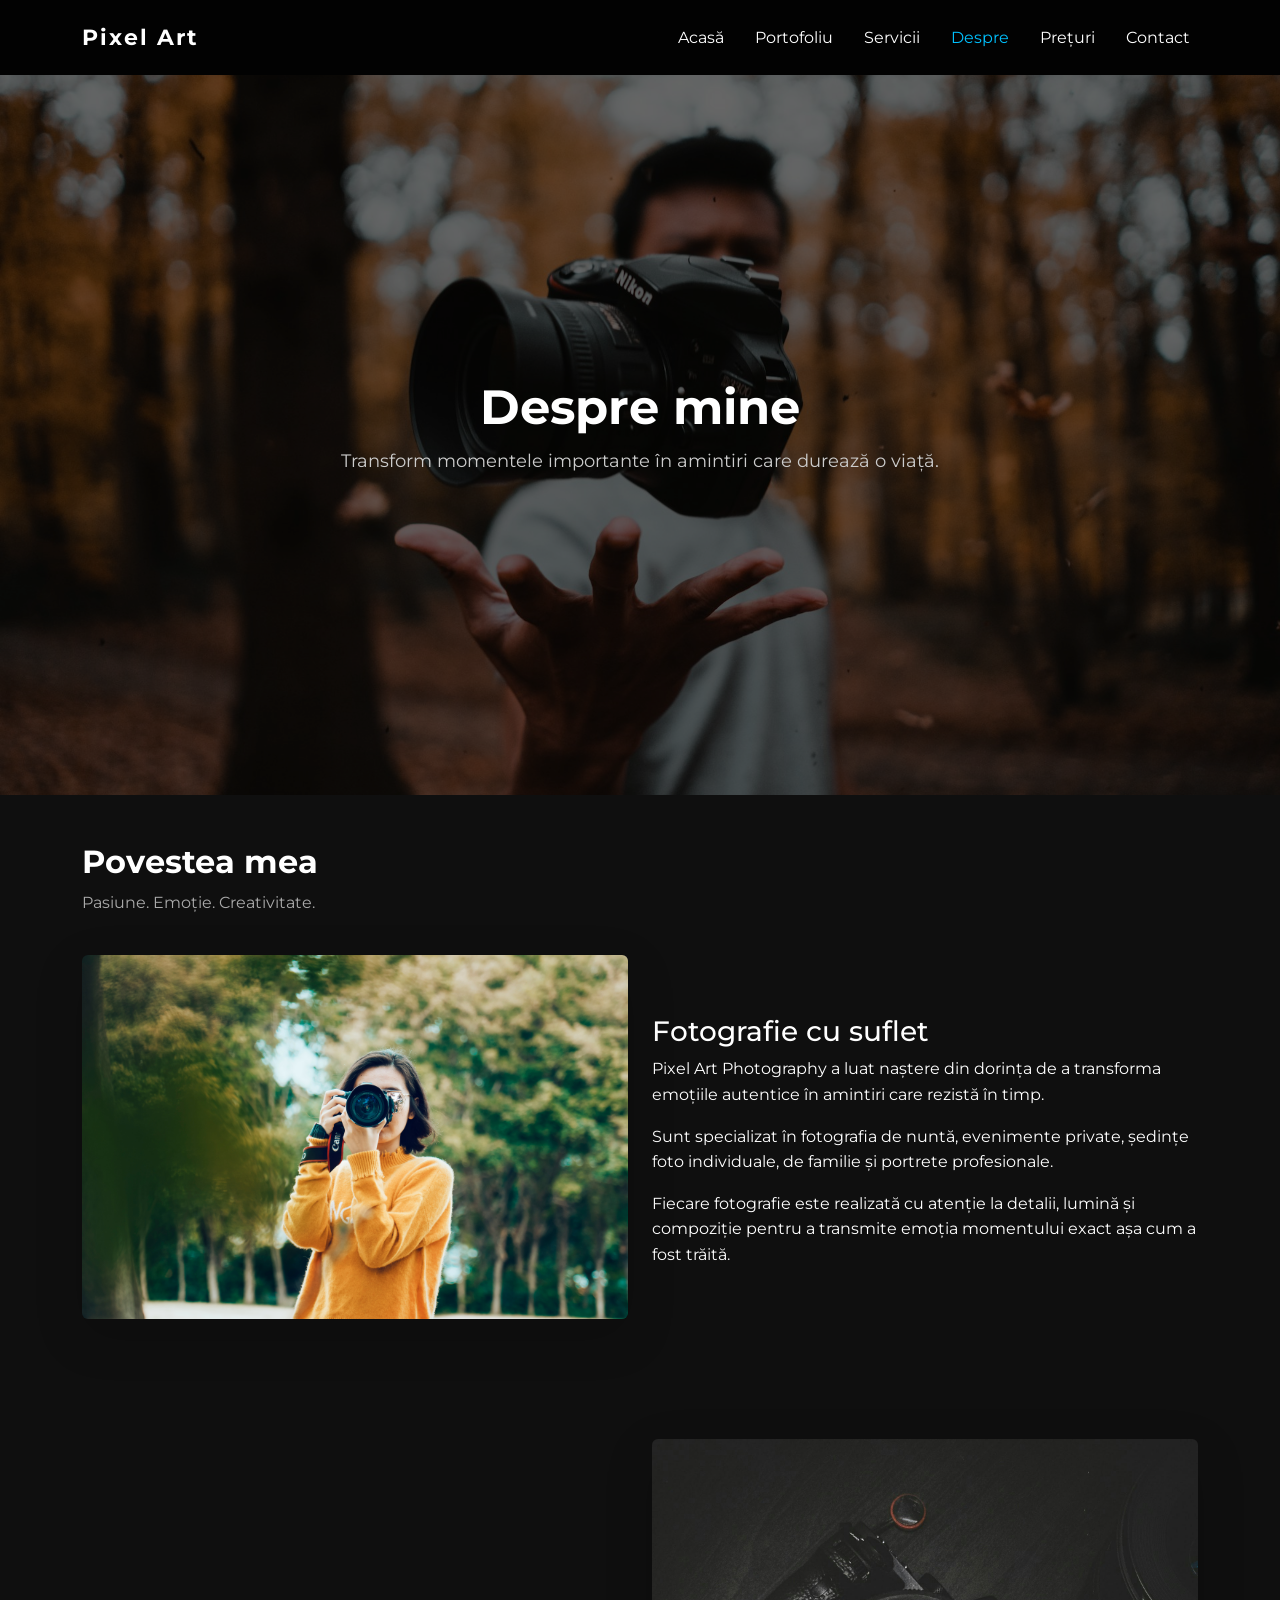
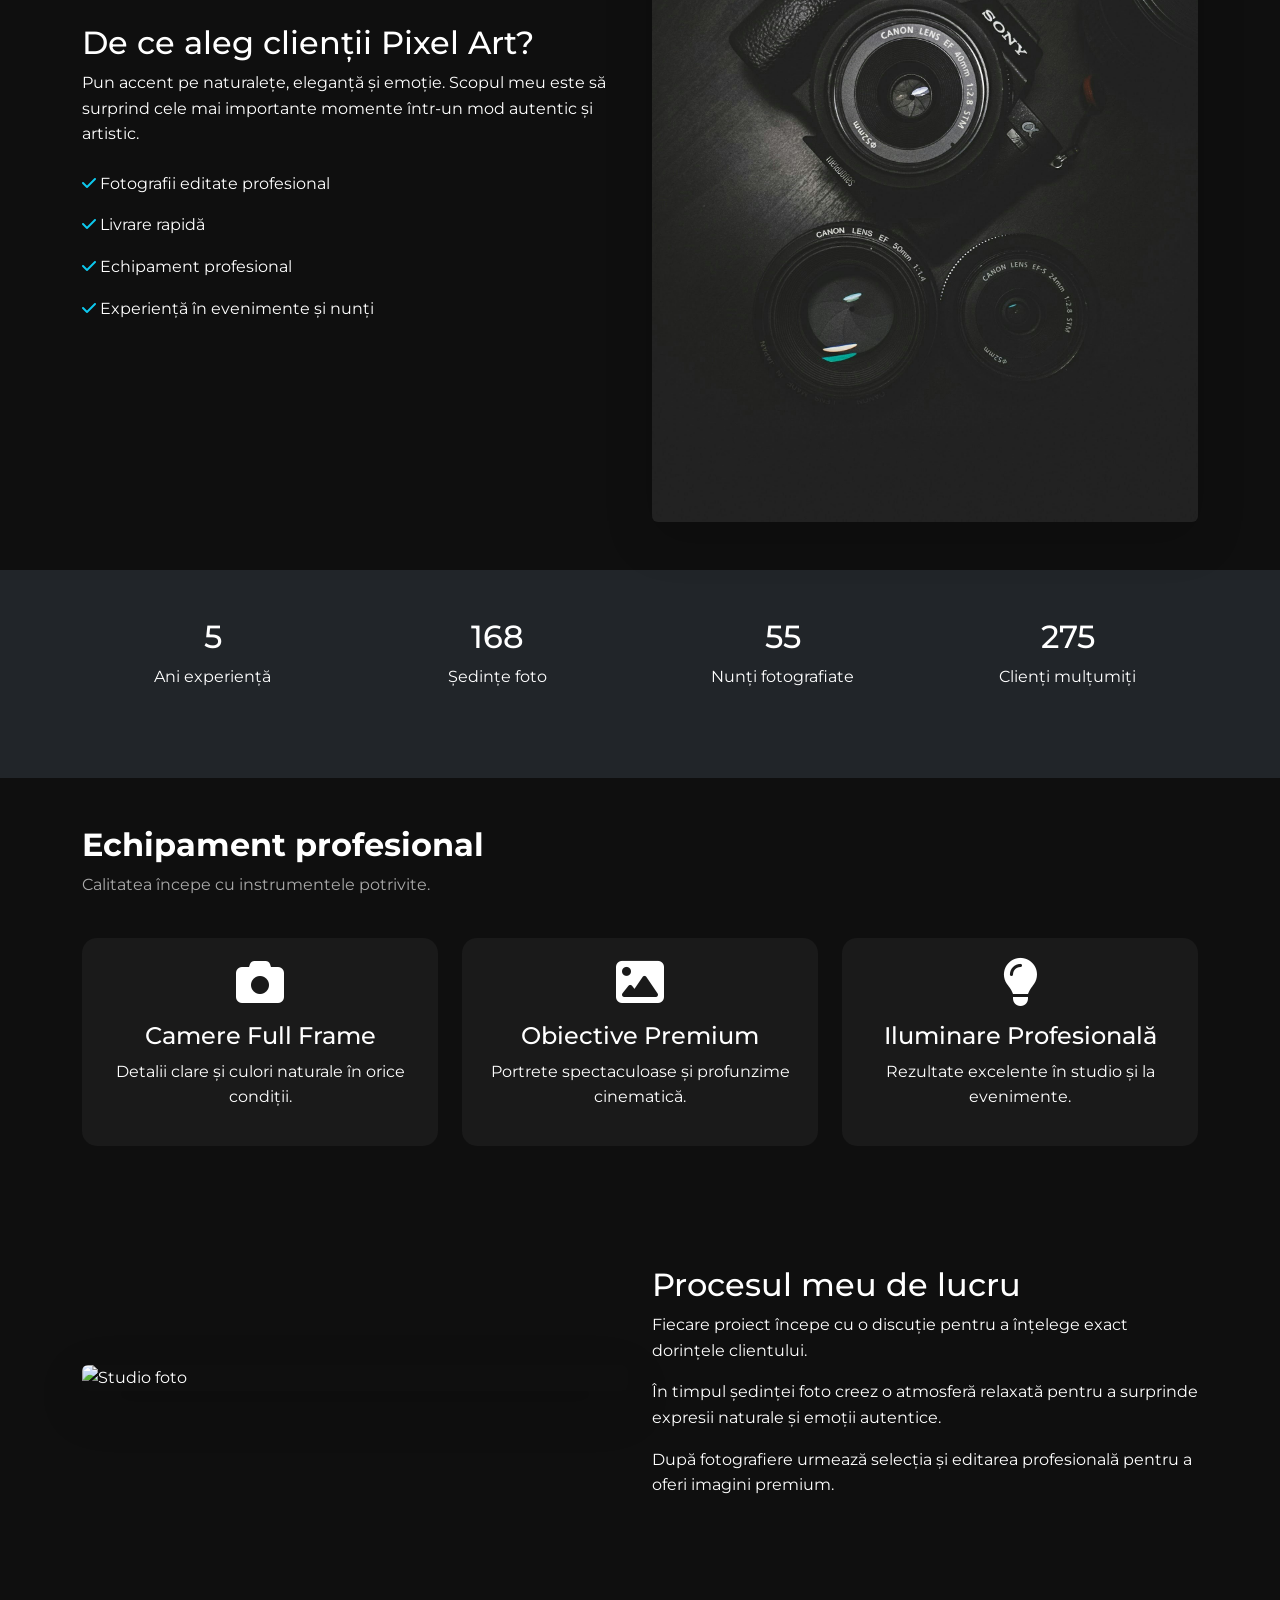
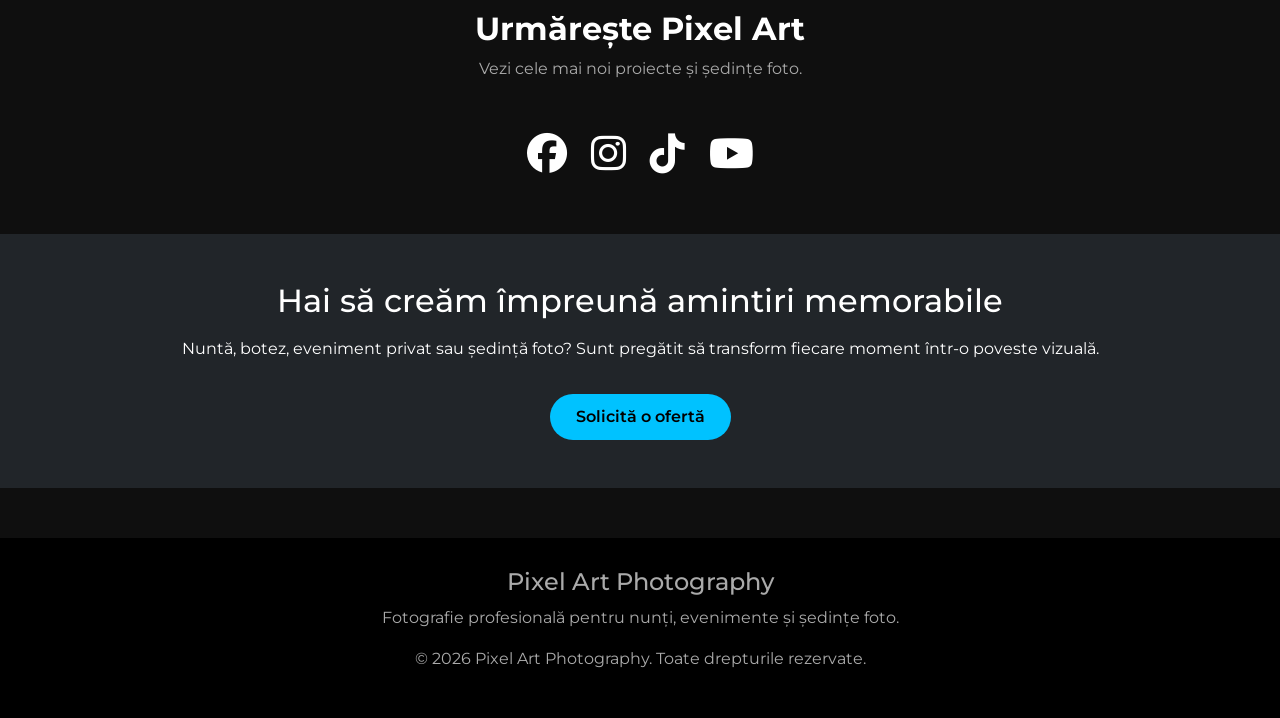
==== about.html @ 17a794bb "initial commit site pixel art" ====
<!DOCTYPE html>
<html lang="ro">

<head>

    <meta charset="UTF-8">
    <meta name="viewport" content="width=device-width, initial-scale=1.0">

    <title>Despre Mine | Pixel Art Photography</title>

    <meta name="description" content="Fotograf profesionist specializat în nunți, evenimente și ședințe foto premium.">

    <link href="https://cdn.jsdelivr.net/npm/bootstrap@5.3.3/dist/css/bootstrap.min.css" rel="stylesheet">

    <link
        href="https://fonts.googleapis.com/css2?family=Montserrat:wght@300;400;500;600;700&family=Open+Sans:wght@300;400;600&display=swap"
        rel="stylesheet">

    <link rel="stylesheet" href="https://cdnjs.cloudflare.com/ajax/libs/font-awesome/6.5.2/css/all.min.css">

    <link rel="stylesheet" href="./css/style.css">

</head>

<body>

    <header>

        <nav class="navbar navbar-expand-lg navbar-dark">

            <div class="container">

                <a class="navbar-brand" href="index.html">
                    Pixel Art
                </a>

                <button class="navbar-toggler" type="button" data-bs-toggle="collapse" data-bs-target="#menu">

                    <span class="navbar-toggler-icon"></span>

                </button>

                <div class="collapse navbar-collapse" id="menu">

                    <ul class="navbar-nav ms-auto">

                        <li class="nav-item">
                            <a class="nav-link" href="index.html">Acasă</a>
                        </li>

                        <li class="nav-item">
                            <a class="nav-link" href="portofolio.html">Portofoliu</a>
                        </li>

                        <li class="nav-item">
                            <a class="nav-link" href="services.html">Servicii</a>
                        </li>

                        <li class="nav-item">
                            <a class="nav-link active" href="about.html">Despre</a>
                        </li>

                        <li class="nav-item">
                            <a class="nav-link" href="prices.html">Prețuri</a>
                        </li>

                        <li class="nav-item">
                            <a class="nav-link" href="contact.html">Contact</a>
                        </li>

                    </ul>

                </div>

            </div>

        </nav>

    </header>

    <!-- HERO -->

    <section class="hero">

        <div>

            <h1>Despre mine</h1>

            <p>
                Transform momentele importante în amintiri care durează o viață.
            </p>

        </div>

    </section>

    <!-- DESPRE -->

    <section class="container py-5">

        <div class="section-title">

            <h2>Povestea mea</h2>

            <p>
                Pasiune. Emoție. Creativitate.
            </p>

        </div>

        <div class="row align-items-center">

            <div class="col-lg-6 mb-4">

                <img src="img/about/photographer.jpg" class="img-fluid rounded shadow-lg" alt="Fotograf Pixel Art">

            </div>

            <div class="col-lg-6">

                <h3>Fotografie cu suflet</h3>

                <p>
                    Pixel Art Photography a luat naștere din dorința de a transforma emoțiile autentice în amintiri care
                    rezistă în timp.
                </p>

                <p>
                    Sunt specializat în fotografia de nuntă, evenimente private, ședințe foto individuale, de familie și
                    portrete profesionale.
                </p>

                <p>
                    Fiecare fotografie este realizată cu atenție la detalii, lumină și compoziție pentru a transmite
                    emoția momentului exact așa cum a fost trăită.
                </p>

            </div>

        </div>

    </section>

    <!-- DE CE EU -->

    <section class="container py-5">

        <div class="row align-items-center">

            <div class="col-lg-6">

                <h2>De ce aleg clienții Pixel Art?</h2>

                <p>
                    Pun accent pe naturalețe, eleganță și emoție. Scopul meu este să surprind cele mai importante
                    momente într-un mod autentic și artistic.
                </p>

                <ul class="list-unstyled mt-4">

                    <li class="mb-3">
                        <i class="fa-solid fa-check text-info"></i>
                        Fotografii editate profesional
                    </li>

                    <li class="mb-3">
                        <i class="fa-solid fa-check text-info"></i>
                        Livrare rapidă
                    </li>

                    <li class="mb-3">
                        <i class="fa-solid fa-check text-info"></i>
                        Echipament profesional
                    </li>

                    <li class="mb-3">
                        <i class="fa-solid fa-check text-info"></i>
                        Experiență în evenimente și nunți
                    </li>

                </ul>

            </div>

            <div class="col-lg-6">

                <img src="img/about/camera.jpg" class="img-fluid rounded shadow-lg" alt="Camera profesională">

            </div>

        </div>

    </section>

    <!-- COUNTERS -->

    <section class="bg-dark text-white py-5">

        <div class="container">

            <div class="row text-center">

                <div class="col-md-3 mb-4">

                    <h2 class="counter" data-target="5">0</h2>

                    <p>Ani experiență</p>

                </div>

                <div class="col-md-3 mb-4">

                    <h2 class="counter" data-target="250">0</h2>

                    <p>Ședințe foto</p>

                </div>

                <div class="col-md-3 mb-4">

                    <h2 class="counter" data-target="70">0</h2>

                    <p>Nunți fotografiate</p>

                </div>

                <div class="col-md-3 mb-4">

                    <h2 class="counter" data-target="500">0</h2>

                    <p>Clienți mulțumiți</p>

                </div>

            </div>

        </div>

    </section>

    <!-- ECHIPAMENT -->

    <section class="container py-5">

        <div class="section-title">

            <h2>Echipament profesional</h2>

            <p>
                Calitatea începe cu instrumentele potrivite.
            </p>

        </div>

        <div class="row">

            <div class="col-md-4 mb-4">

                <div class="service-card text-center">

                    <i class="fa-solid fa-camera fa-3x mb-3"></i>

                    <h4>Camere Full Frame</h4>

                    <p>
                        Detalii clare și culori naturale în orice condiții.
                    </p>

                </div>

            </div>

            <div class="col-md-4 mb-4">

                <div class="service-card text-center">

                    <i class="fa-solid fa-image fa-3x mb-3"></i>

                    <h4>Obiective Premium</h4>

                    <p>
                        Portrete spectaculoase și profunzime cinematică.
                    </p>

                </div>

            </div>

            <div class="col-md-4 mb-4">

                <div class="service-card text-center">

                    <i class="fa-solid fa-lightbulb fa-3x mb-3"></i>

                    <h4>Iluminare Profesională</h4>

                    <p>
                        Rezultate excelente în studio și la evenimente.
                    </p>

                </div>

            </div>

        </div>

    </section>

    <!-- STUDIO -->

    <section class="container py-5">

        <div class="row align-items-center">

            <div class="col-lg-6 mb-4">

                <img src="img/about/studio.jpg" class="img-fluid rounded shadow-lg" alt="Studio foto">

            </div>

            <div class="col-lg-6">

                <h2>Procesul meu de lucru</h2>

                <p>
                    Fiecare proiect începe cu o discuție pentru a înțelege exact dorințele clientului.
                </p>

                <p>
                    În timpul ședinței foto creez o atmosferă relaxată pentru a surprinde expresii naturale și emoții
                    autentice.
                </p>

                <p>
                    După fotografiere urmează selecția și editarea profesională pentru a oferi imagini premium.
                </p>

            </div>

        </div>

    </section>

    <!-- SOCIAL -->

    <section class="container text-center py-5">

        <div class="section-title">

            <h2>Urmărește Pixel Art</h2>

            <p>
                Vezi cele mai noi proiecte și ședințe foto.
            </p>

        </div>

        <div class="d-flex justify-content-center gap-4 fs-1">

            <a href="#">
                <i class="fab fa-facebook"></i>
            </a>

            <a href="#">
                <i class="fab fa-instagram"></i>
            </a>

            <a href="#">
                <i class="fab fa-tiktok"></i>
            </a>

            <a href="#">
                <i class="fab fa-youtube"></i>
            </a>

        </div>

    </section>

    <!-- CTA -->

    <section class="bg-dark text-white py-5">

        <div class="container text-center">

            <h2>Hai să creăm împreună amintiri memorabile</h2>

            <p class="mt-3">
                Nuntă, botez, eveniment privat sau ședință foto? Sunt pregătit să transform fiecare moment într-o
                poveste vizuală.
            </p>

            <a href="contact.html" class="btn btn-main mt-3">
                Solicită o ofertă
            </a>

        </div>

    </section>

    <!-- FOOTER -->

    <footer>

        <div class="container">

            <h4>Pixel Art Photography</h4>

            <p>
                Fotografie profesională pentru nunți, evenimente și ședințe foto.
            </p>

            <p>
                © 2026 Pixel Art Photography. Toate drepturile rezervate.
            </p>

        </div>

    </footer>

    <button id="backToTop">

        <i class="fa-solid fa-arrow-up"></i>

    </button>

    <script src="https://cdn.jsdelivr.net/npm/bootstrap@5.3.3/dist/js/bootstrap.bundle.min.js"></script>

    <script src="./js/main.js"></script>
    <script src="./js/animations.js"></script>

</body>

</html>
---- css/style.css ----
* {
    margin: 0;
    padding: 0;
    box-sizing: border-box;
}

body {
    font-family: 'Montserrat', sans-serif;
    background-color: #0f0f0f;
    color: #ffffff;
    line-height: 1.6;
}

a {
    text-decoration: none;
    color: inherit;
}



.navbar {
    background: rgba(0, 0, 0, 0.85);
    backdrop-filter: blur(10px);
    padding: 15px 0;
}

.navbar-brand {
    font-weight: 700;
    font-size: 22px;
    letter-spacing: 2px;
}

.nav-link {
    color: #fff !important;
    margin-left: 15px;
    transition: 0.3s;
}

.nav-link:hover {
    color: #00c2ff !important;
}

.nav-link.active {
    color: #00c2ff !important;
}



.hero {
    height: 80vh;
    background: url('../img/hero/hero1.jpg') center/cover no-repeat;
    display: flex;
    align-items: center;
    justify-content: center;
    text-align: center;
    position: relative;
}

.hero::before {
    content: "";
    position: absolute;
    top: 0;
    left: 0;
    width: 100%;
    height: 100%;
    background: rgba(0,0,0,0.6);
}

.hero div {
    position: relative;
    z-index: 2;
}

.hero h1 {
    font-size: 48px;
    font-weight: 700;
}

.hero p {
    font-size: 18px;
    margin-top: 10px;
    color: #ccc;
}



.btn-main {
    background: #00c2ff;
    color: #000;
    padding: 10px 25px;
    border-radius: 30px;
    font-weight: 600;
    transition: 0.3s;
    display: inline-block;
}

.btn-main:hover {
    background: #0099cc;
    transform: translateY(-2px);
}



.section-title {
    margin-bottom: 40px;
}

.section-title h2 {
    font-size: 32px;
    font-weight: 700;
}

.section-title p {
    color: #aaa;
}


.service-card {
    background: #1a1a1a;
    border-radius: 15px;
    padding: 20px;
    transition: 0.4s;
    height: 100%;
}

.service-card:hover {
    transform: translateY(-8px);
    box-shadow: 0 10px 30px rgba(0,0,0,0.5);
}

.service-card img {
    border-radius: 10px;
}



.portfolio-img {
    transition: 0.4s;
}

.portfolio-img:hover {
    transform: scale(1.05);
    filter: brightness(0.8);
}


.price-card {
    background: #1a1a1a;
    border-radius: 15px;
    transition: 0.3s;
    height: 100%;
}

.price-card:hover {
    transform: translateY(-8px);
}

.price-card h2 {
    font-weight: 700;
}

.price-card ul li {
    margin: 10px 0;
    color: #ffffff;
}

.price-card.featured {
    border: 2px solid #00c2ff;
    transform: scale(1.05);
}



img {
    max-width: 100%;
    display: block;
}


.before-after img {
    border-radius: 10px;
}



footer {
    background: #000;
    padding: 30px 0;
    text-align: center;
    color: #aaa;
    margin-top: 50px;
}



#backToTop {
    position: fixed;
    bottom: 20px;
    right: 20px;
    background: #00c2ff;
    border: none;
    padding: 10px 15px;
    border-radius: 50%;
    color: #000;
    cursor: pointer;
    display: none;
    transition: 0.3s;
}

#backToTop:hover {
    transform: translateY(-3px);
}


@media(max-width: 768px) {

    .hero h1 {
        font-size: 32px;
    }

    .section-title h2 {
        font-size: 24px;
    }

}
.modal-custom {
    display: none;
    position: fixed;
    top: 0;
    left: 0;
    width: 100%;
    height: 100%;
    background: rgba(0,0,0,0.7);
    justify-content: center;
    align-items: center;
    z-index: 9999;
}

.modal-box {
    background: #111;
    padding: 30px;
    width: 90%;
    max-width: 500px;
    border-radius: 10px;
    color: white;
    position: relative;
}

.modal-box input,
.modal-box textarea {
    width: 100%;
    margin: 10px 0;
    padding: 10px;
    border: none;
    border-radius: 5px;
}

.modal-box button {
    width: 100%;
    padding: 10px;
    background: #f5c542;
    border: none;
    font-weight: bold;
    cursor: pointer;
}

.close-btn {
    position: absolute;
    right: 15px;
    top: 10px;
    font-size: 24px;
    cursor: pointer;
}
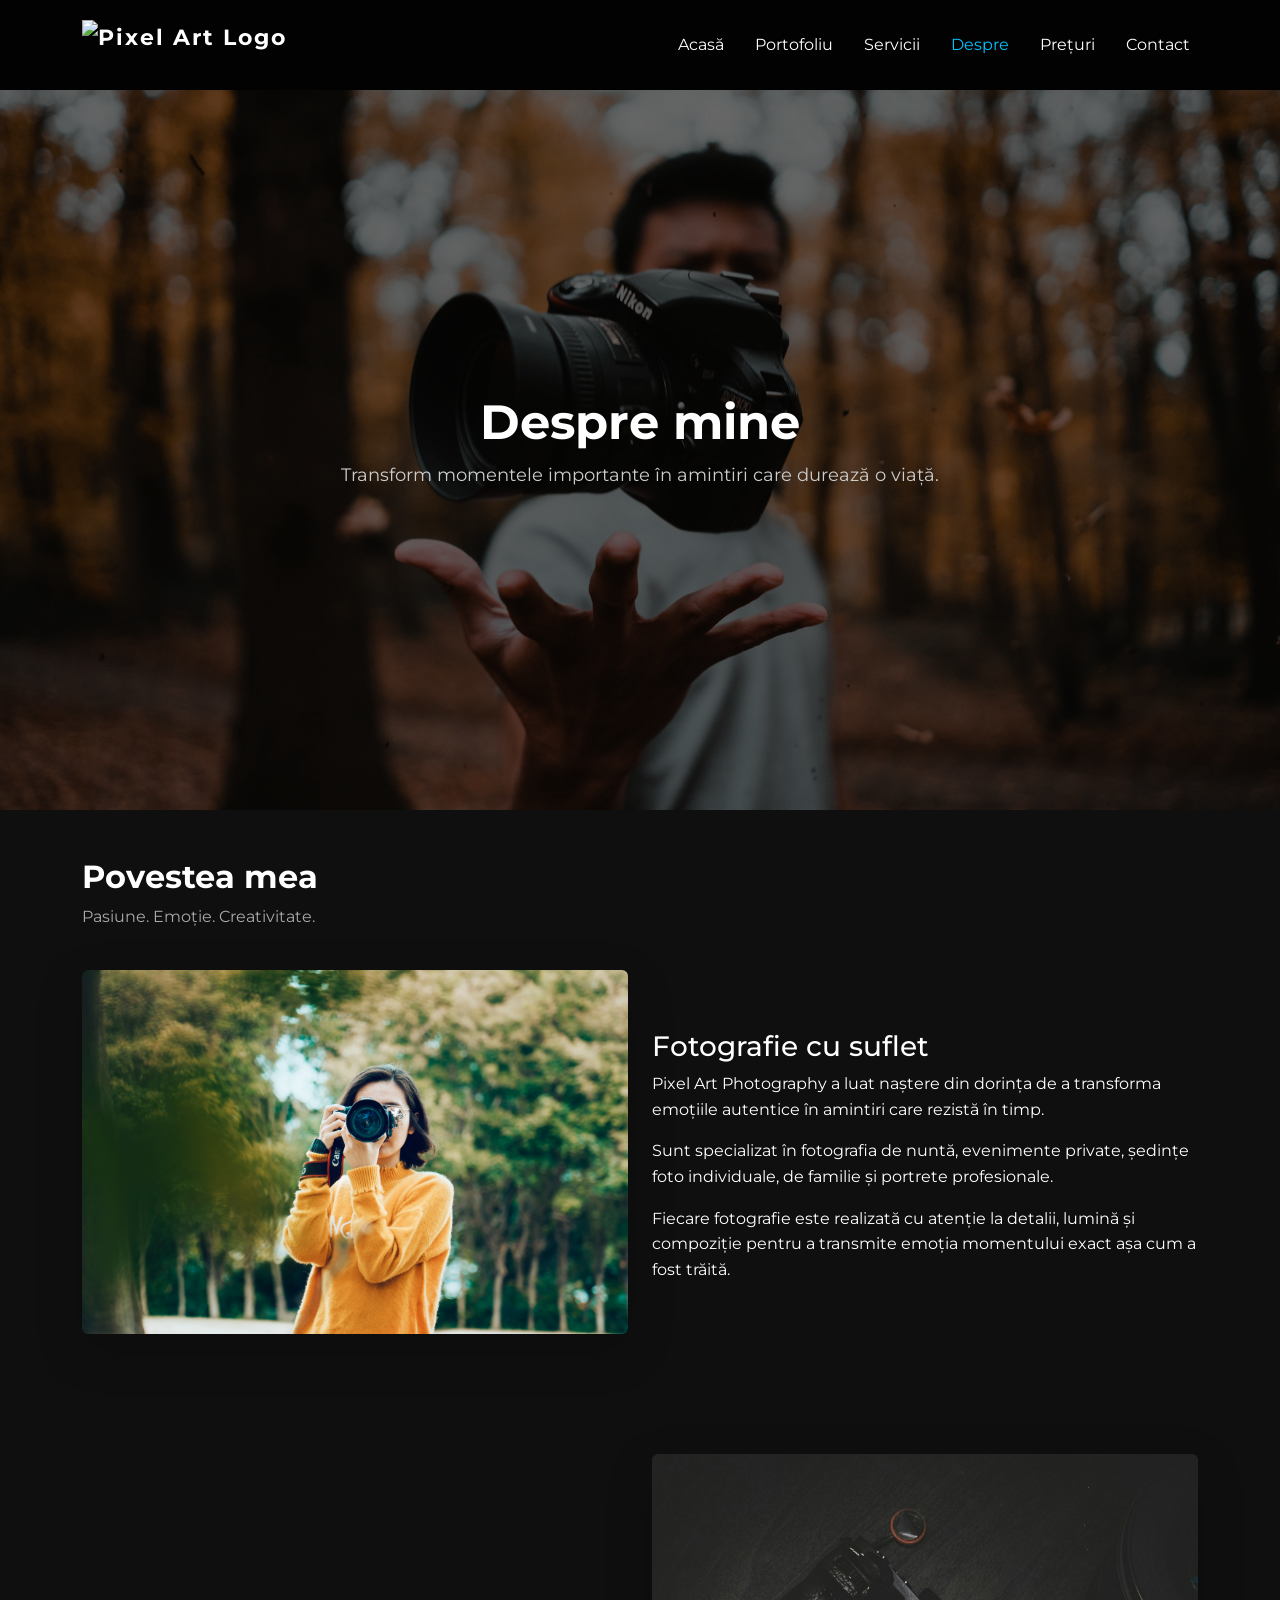
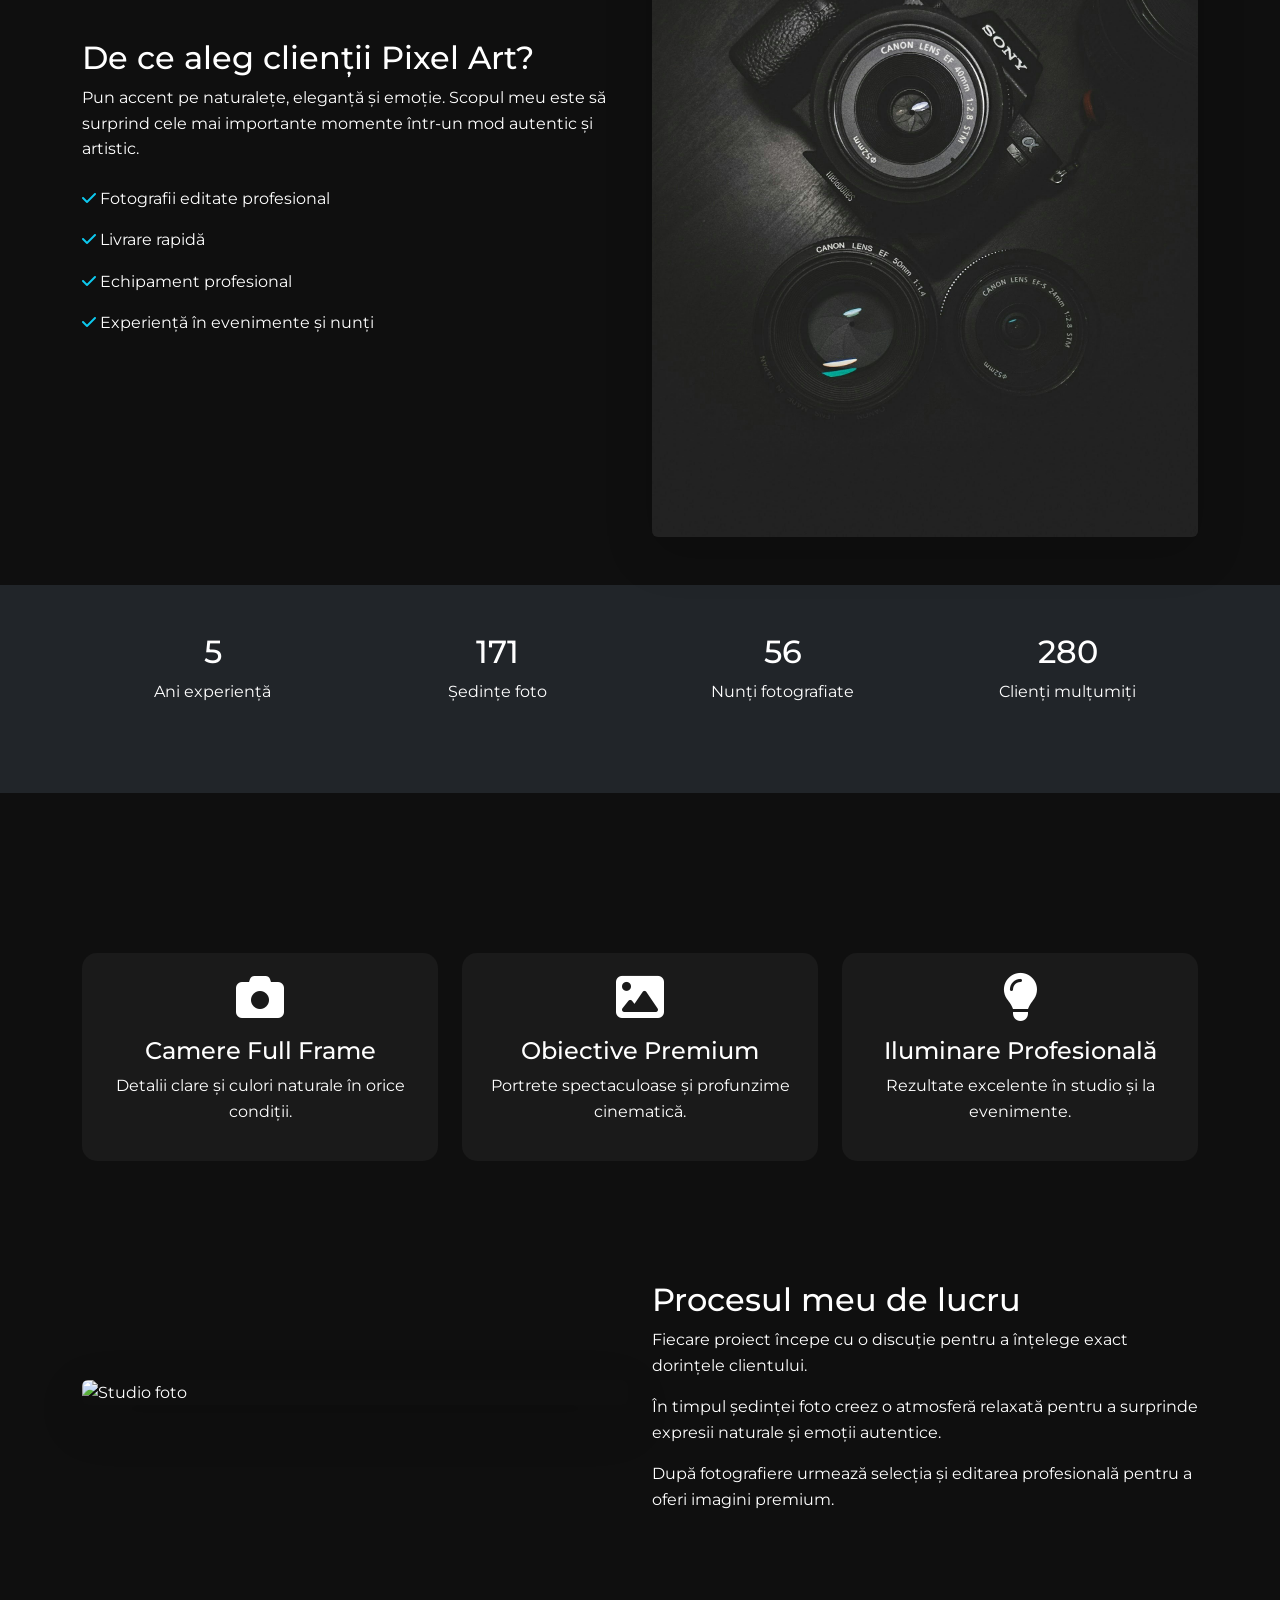
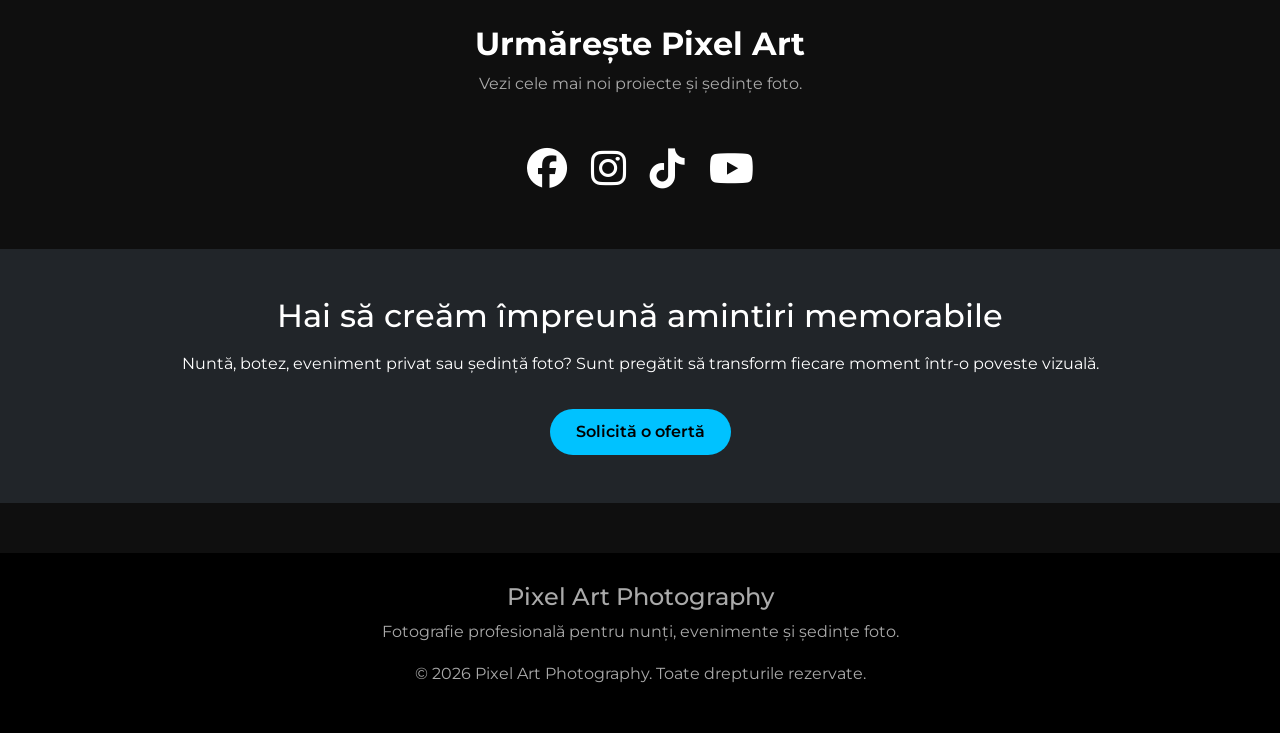
==== commit 9d4e085c: "Actualizare" ====
--- a/about.html
+++ b/about.html
@@ -30,8 +30,8 @@
 
             <div class="container">
 
-                <a class="navbar-brand" href="index.html">
-                    Pixel Art
+               <a class="navbar-brand" href="index.html">
+                    <img src="img/logo.png" alt="Pixel Art Logo" class="logo ">
                 </a>
 
                 <button class="navbar-toggler" type="button" data-bs-toggle="collapse" data-bs-target="#menu">
--- a/css/style.css
+++ b/css/style.css
@@ -17,7 +17,10 @@
     color: inherit;
 }
 
-
+.logo {
+    height: 50px;
+    width: auto;
+}
 
 .navbar {
     background: rgba(0, 0, 0, 0.85);
@@ -271,4 +274,4 @@
     top: 10px;
     font-size: 24px;
     cursor: pointer;
-}+}
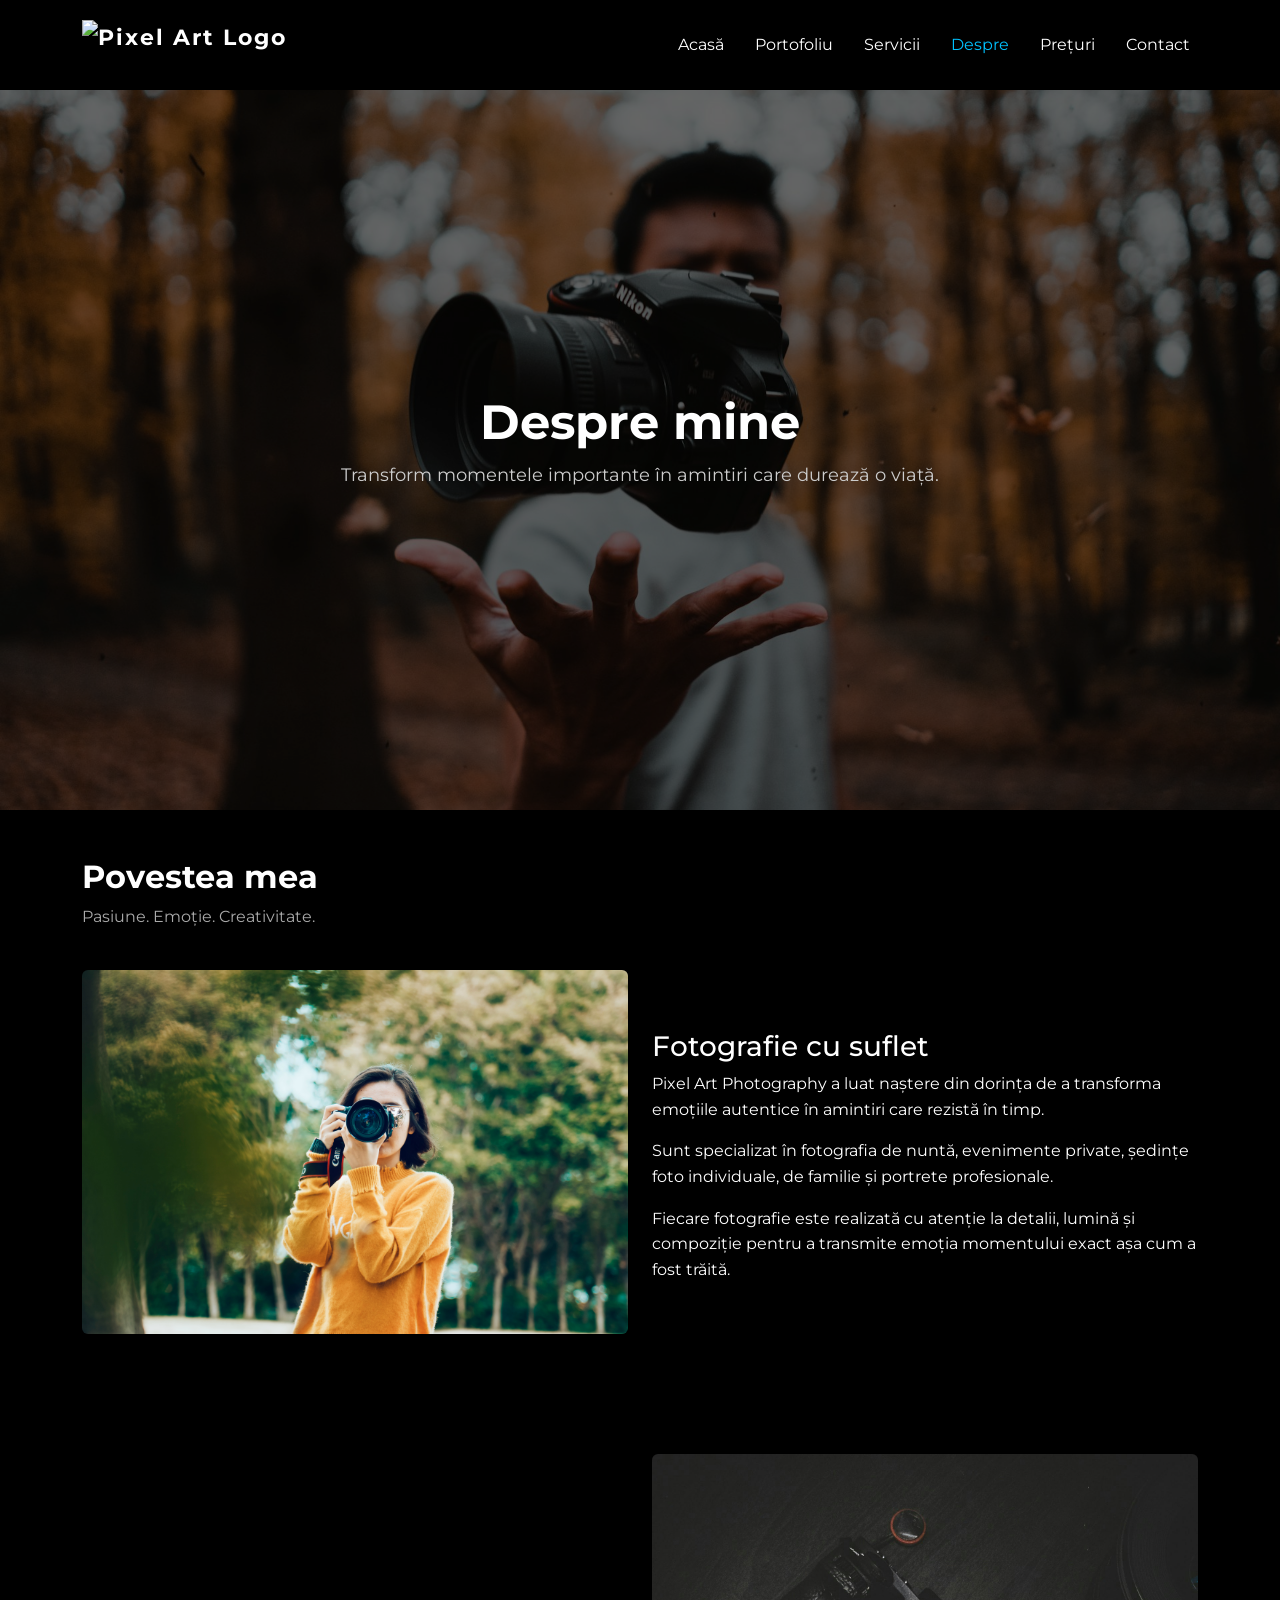
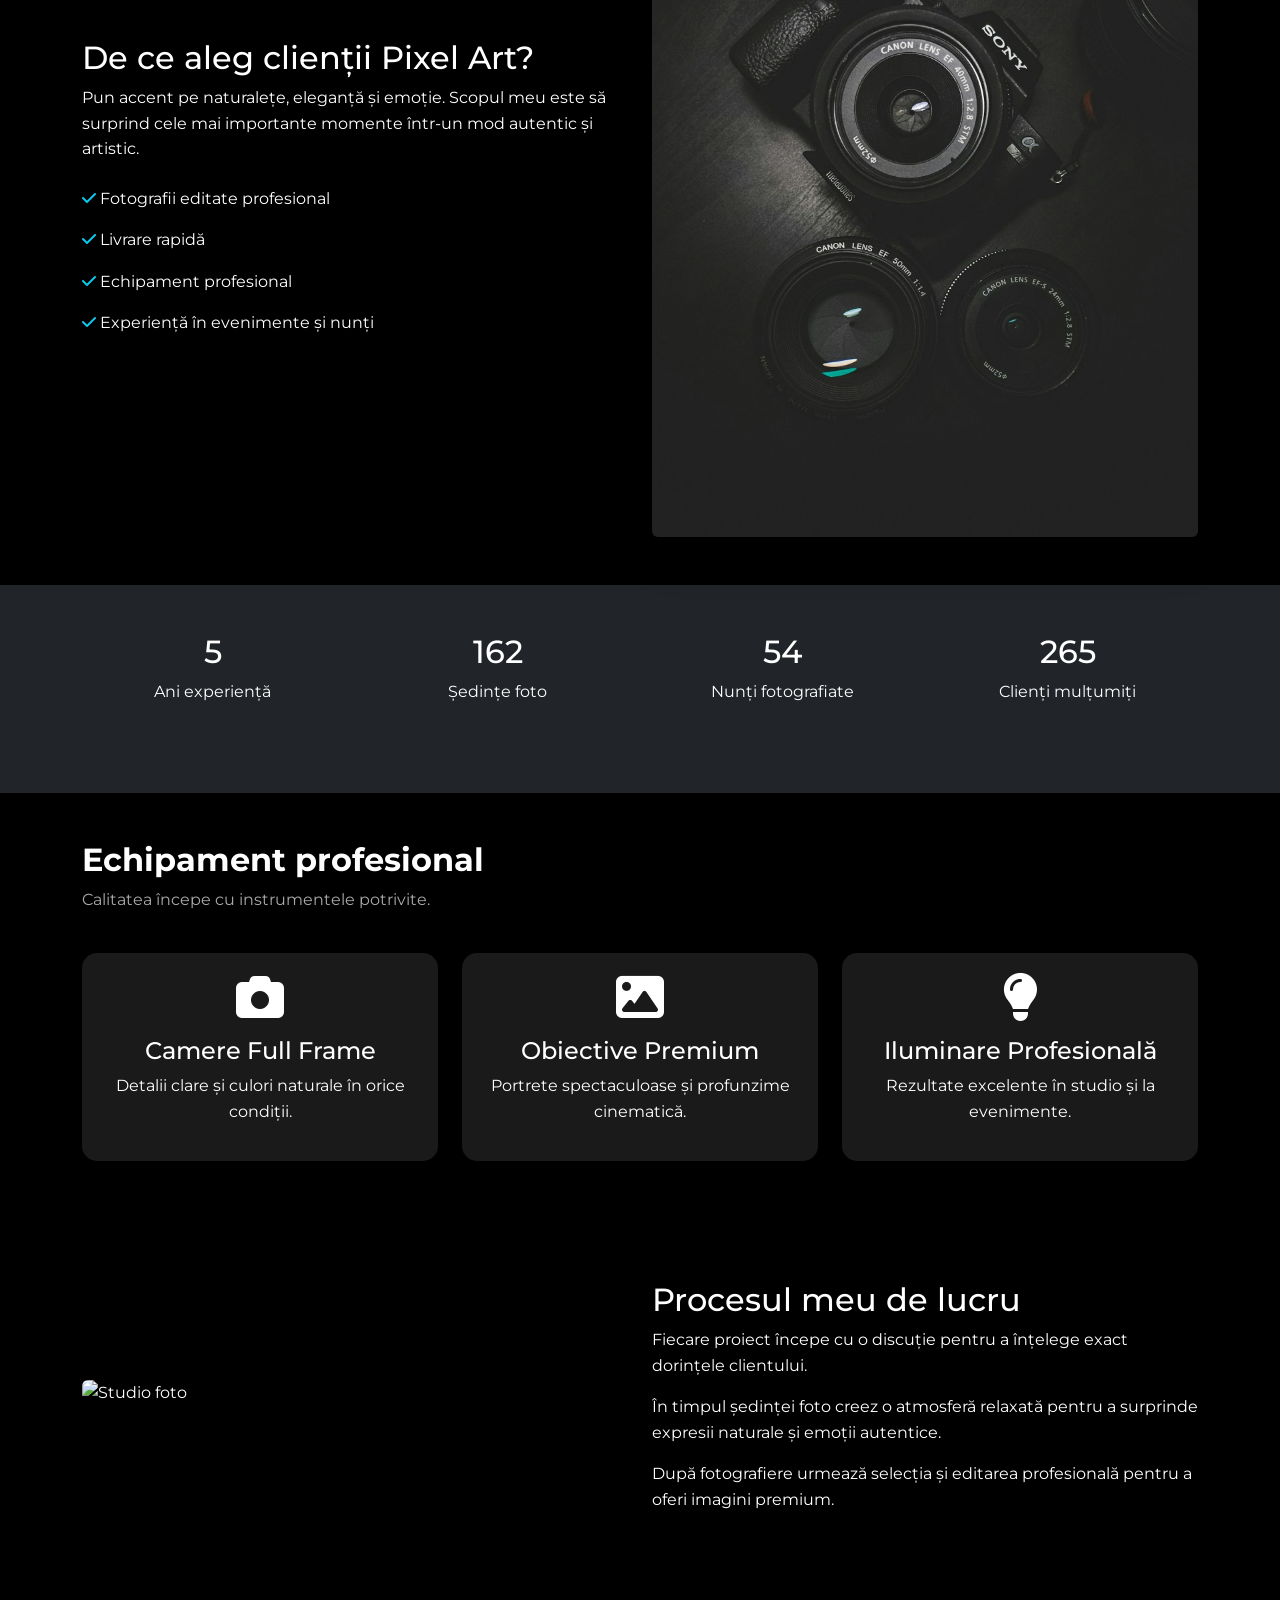
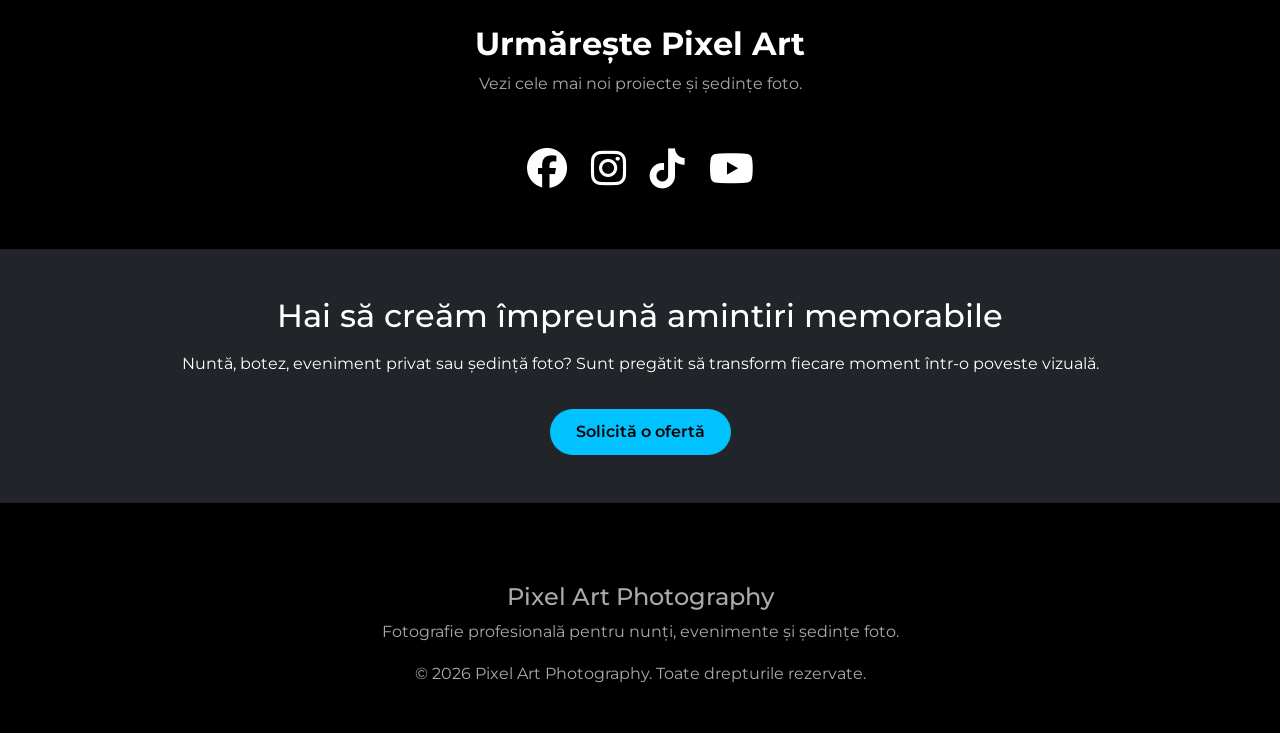
==== commit 9783f3e3: "Ultimele editari" ====
--- a/about.html
+++ b/about.html
@@ -78,8 +78,6 @@
 
     </header>
 
-    <!-- HERO -->
-
     <section class="hero">
 
         <div>
@@ -93,8 +91,6 @@
         </div>
 
     </section>
-
-    <!-- DESPRE -->
 
     <section class="container py-5">
 
@@ -140,8 +136,6 @@
         </div>
 
     </section>
-
-    <!-- DE CE EU -->
 
     <section class="container py-5">
 
@@ -238,7 +232,6 @@
 
     </section>
 
-    <!-- ECHIPAMENT -->
 
     <section class="container py-5">
 
@@ -341,8 +334,6 @@
 
     </section>
 
-    <!-- SOCIAL -->
-
     <section class="container text-center py-5">
 
         <div class="section-title">
@@ -377,8 +368,6 @@
 
     </section>
 
-    <!-- CTA -->
-
     <section class="bg-dark text-white py-5">
 
         <div class="container text-center">
@@ -398,8 +387,6 @@
 
     </section>
 
-    <!-- FOOTER -->
-
     <footer>
 
         <div class="container">
--- a/css/style.css
+++ b/css/style.css
@@ -7,7 +7,7 @@
 
 body {
     font-family: 'Montserrat', sans-serif;
-    background-color: #0f0f0f;
+    background-color: #000000;
     color: #ffffff;
     line-height: 1.6;
 }
